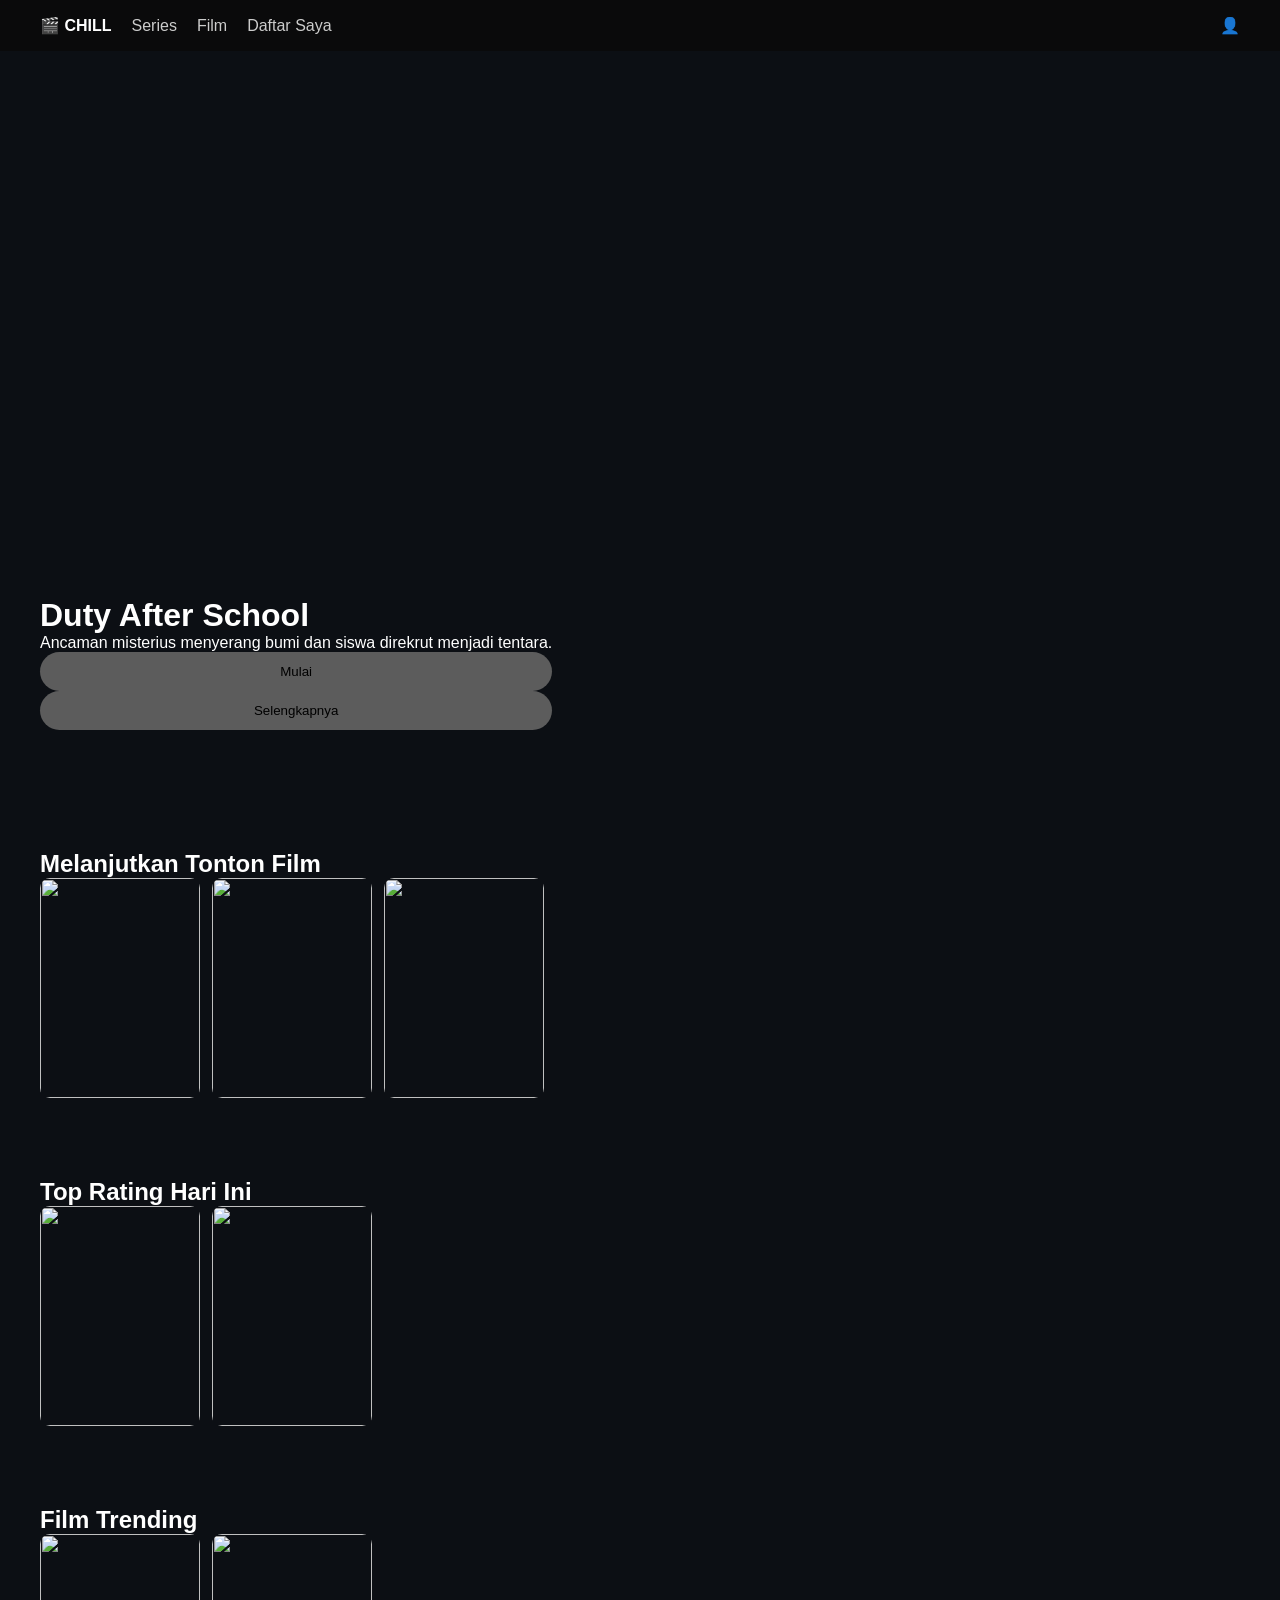
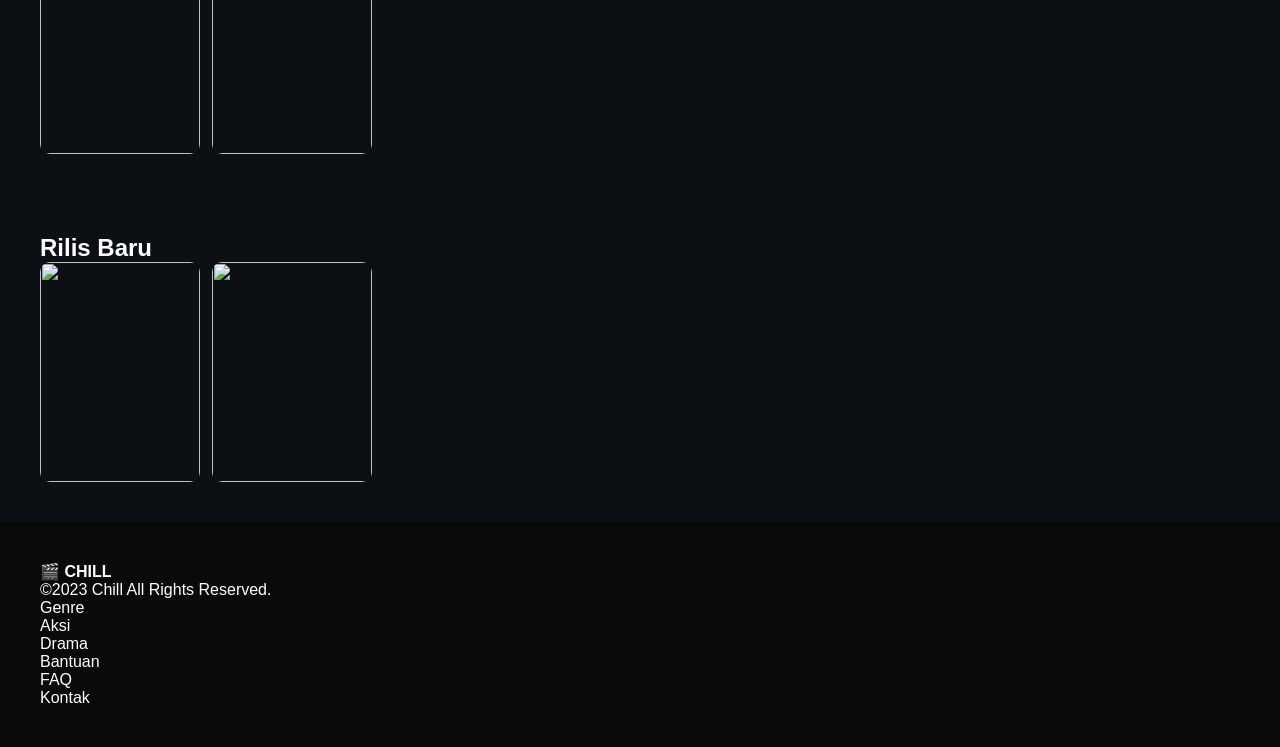
==== chill-movie/index.html @ 4b142b6c "first commit" ====
<!DOCTYPE html>
<html lang="id">
<head>
  <meta charset="UTF-8">
  <title>Chill</title>
  <link rel="stylesheet" href="css/style.css">
</head>
<body>

<!-- NAVBAR -->
<div class="navbar">
  <div class="nav-left">
    <strong>🎬 CHILL</strong>
    <a href="#">Series</a>
    <a href="#">Film</a>
    <a href="#">Daftar Saya</a>
  </div>
  <div class="nav-right">
    👤
  </div>
</div>

<!-- HERO -->
<div class="hero">
  <div class="hero-content">
    <h1>Duty After School</h1>
    <p>Ancaman misterius menyerang bumi dan siswa direkrut menjadi tentara.</p>

    <div class="hero-buttons">
      <button class="btn btn-primary">Mulai</button>
      <button class="btn btn-secondary">Selengkapnya</button>
    </div>
  </div>
</div>

<!-- SECTION -->
<div class="section">
  <h2>Melanjutkan Tonton Film</h2>
  <div class="card-row">
    <div class="card"><img src="assets/film1.jpg"></div>
    <div class="card"><img src="assets/film2.jpg"></div>
    <div class="card"><img src="assets/film3.jpg"></div>
  </div>
</div>

<div class="section">
  <h2>Top Rating Hari Ini</h2>
  <div class="card-row">
    <div class="card"><img src="assets/top1.jpg"></div>
    <div class="card"><img src="assets/top2.jpg"></div>
  </div>
</div>

<div class="section">
  <h2>Film Trending</h2>
  <div class="card-row">
    <div class="card"><img src="assets/trend1.jpg"></div>
    <div class="card"><img src="assets/trend2.jpg"></div>
  </div>
</div>

<div class="section">
  <h2>Rilis Baru</h2>
  <div class="card-row">
    <div class="card"><img src="assets/new1.jpg"></div>
    <div class="card"><img src="assets/new2.jpg"></div>
  </div>
</div>

<!-- FOOTER -->
<div class="footer">
  <div>
    <strong>🎬 CHILL</strong>
    <p>©2023 Chill All Rights Reserved.</p>
  </div>

  <div>
    <p>Genre</p>
    <p>Aksi</p>
    <p>Drama</p>
  </div>

  <div>
    <p>Bantuan</p>
    <p>FAQ</p>
    <p>Kontak</p>
  </div>
</div>

</body>
</html>
---- chill-movie/css/style.css ----
* {
  margin: 0;
  padding: 0;
  box-sizing: border-box;
  font-family: Inter, sans-serif;
}

body {
  background: #0c0f14;
  color: white;
}

/* AUTH */
.auth-page {
  height: 100vh;
  display: flex;
  justify-content: center;
  align-items: center;
}

.login-bg {
  background: url("../assets/bg-login.jpg") center/cover no-repeat;
}

.register-bg {
  background: url("../assets/bg-register.jpg") center/cover no-repeat;
}

.auth-overlay {
  position: absolute;
  width: 100%;
  height: 100%;
  background: rgba(0,0,0,0.65);
}

.auth-card {
  position: relative;
  width: 420px;
  padding: 40px;
  border-radius: 20px;
  background: rgba(20,20,20,0.75);
  backdrop-filter: blur(16px);
  z-index: 2;
}

.logo {
  text-align: center;
  margin-bottom: 20px;
}

.logo img {
  width: 120px;
}

.auth-title {
  text-align: center;
  font-size: 28px;
}

.auth-sub {
  text-align: center;
  color: #aaa;
  margin-bottom: 20px;
}

.form-group {
  margin-bottom: 15px;
  position: relative;
}

.form-group input {
  width: 100%;
  padding: 12px;
  border-radius: 999px;
  border: 1px solid #444;
  background: transparent;
  color: white;
}

.toggle-password {
  position: absolute;
  right: 15px;
  top: 12px;
  cursor: pointer;
}

.form-row {
  display: flex;
  justify-content: space-between;
  font-size: 13px;
  margin-bottom: 10px;
}

.btn {
  width: 100%;
  padding: 12px;
  border-radius: 999px;
  border: none;
  background: #5c5c5c;
  cursor: pointer;
}

.divider {
  text-align: center;
  margin: 15px 0;
}

.btn-google {
  display: flex;
  justify-content: center;
  gap: 10px;
  border: 1px solid #444;
  padding: 10px;
  border-radius: 999px;
  cursor: pointer;
}

/* NAVBAR */
.navbar {
  position: fixed;
  width: 100%;
  padding: 16px 40px;
  display: flex;
  justify-content: space-between;
  background: rgba(10,10,10,0.9);
}

.nav-left {
  display: flex;
  gap: 20px;
  align-items: center;
}

.nav-left img {
  height: 24px;
}

.nav-left a {
  color: #ccc;
  text-decoration: none;
}

.hero {
  height: 90vh;
  background: url("../assets/hero.jpg") center/cover no-repeat;
  display: flex;
  align-items: flex-end;
  padding: 80px 40px;
}

.section {
  padding: 40px;
}

.card-row {
  display: flex;
  gap: 12px;
  overflow-x: auto;
}

.card {
  min-width: 160px;
  height: 220px;
  border-radius: 10px;
  overflow: hidden;
}

.card img {
  width: 100%;
  height: 100%;
  object-fit: cover;
}

.footer {
  padding: 40px;
  background: #0a0a0a;
}
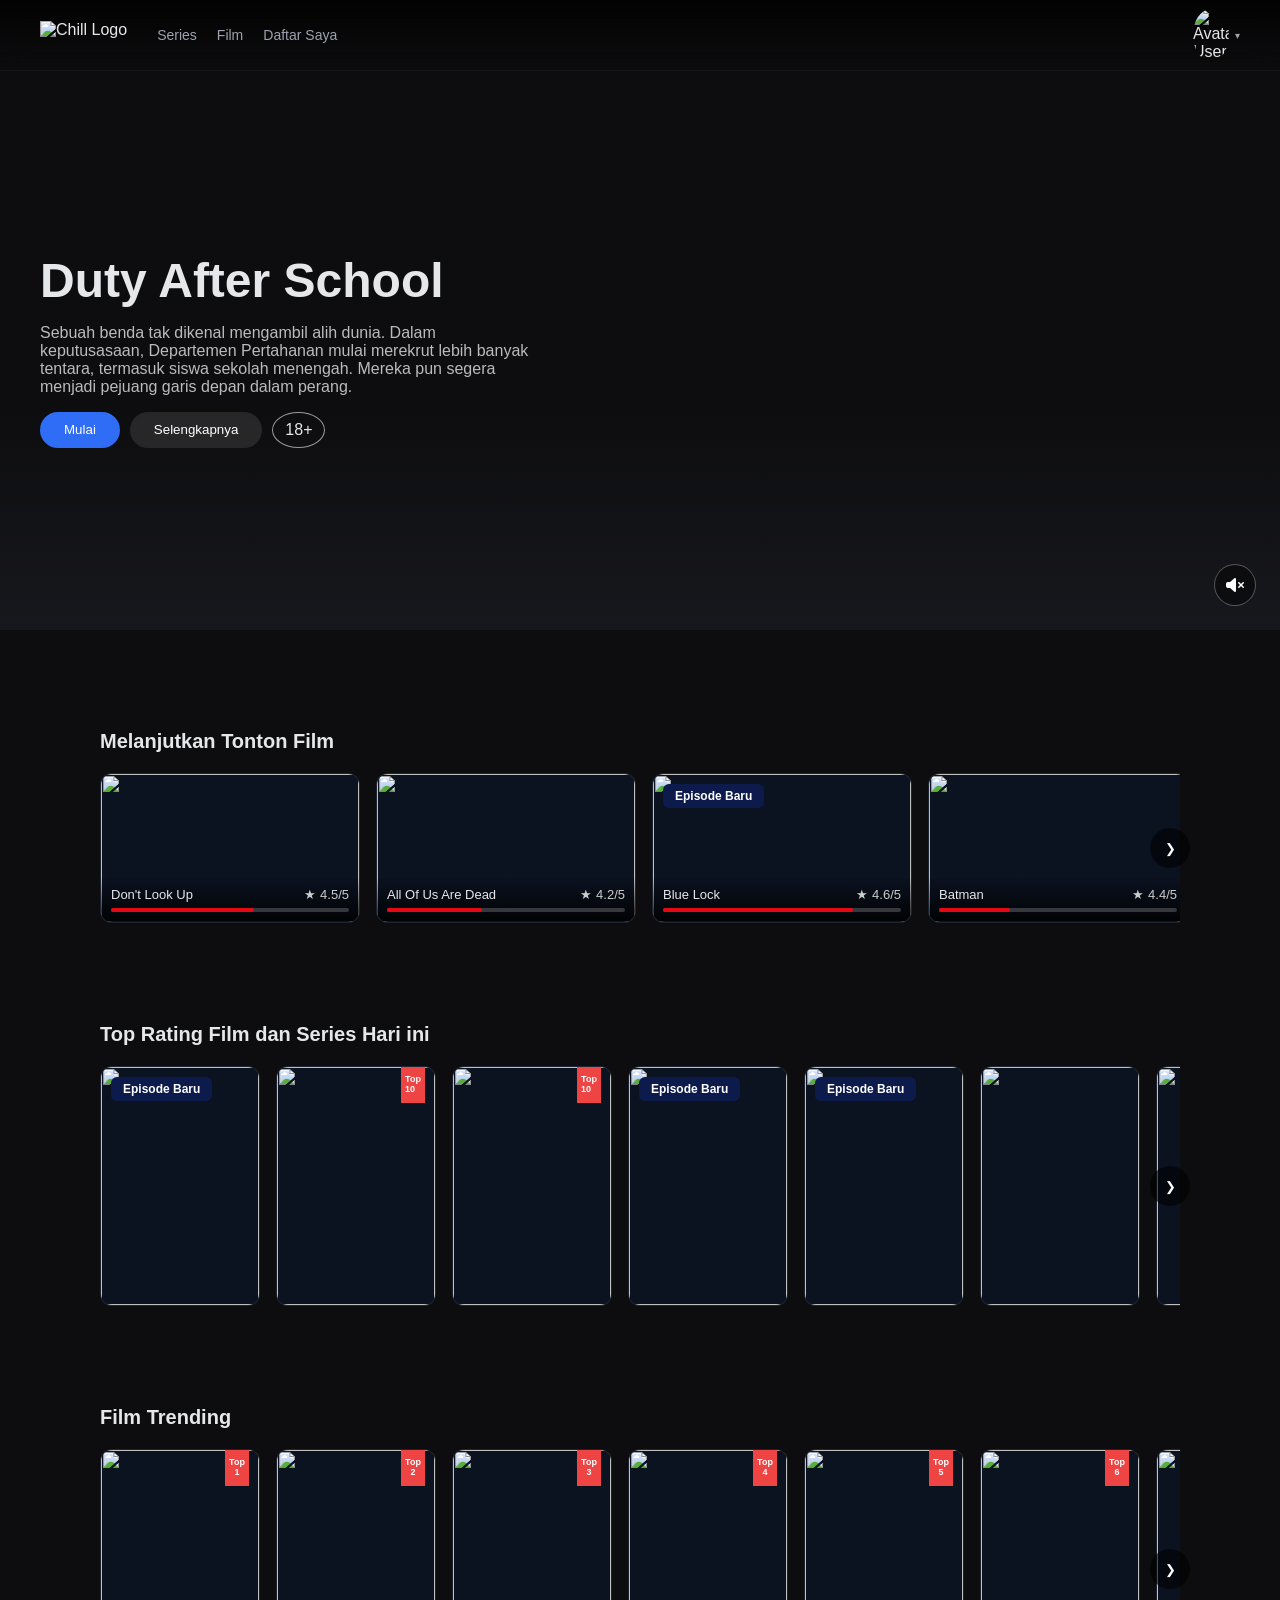
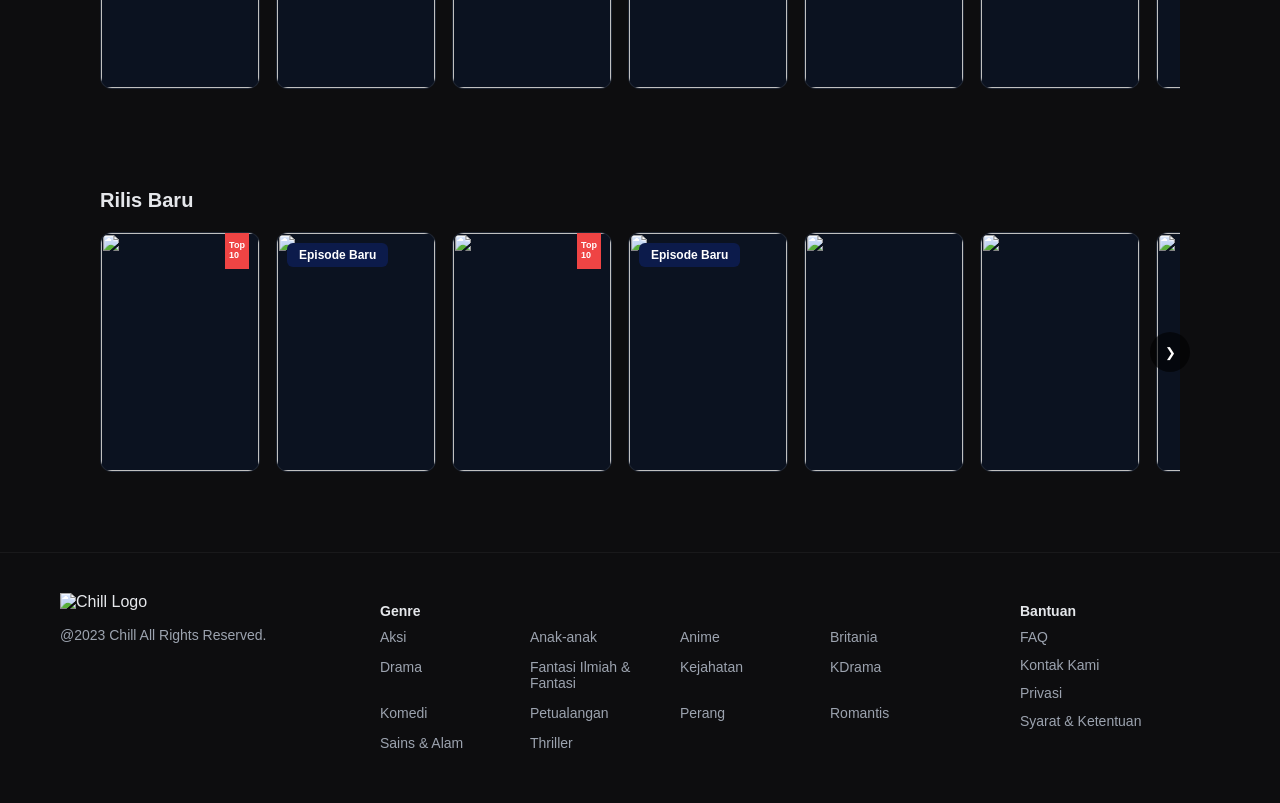
==== commit 0234c67f: "file terbaru" ====
--- a/chill-movie/index.html
+++ b/chill-movie/index.html
@@ -1,91 +1,165 @@
 <!DOCTYPE html>
 <html lang="id">
 <head>
-  <meta charset="UTF-8">
+  <meta charset="UTF-8" />
+  <meta name="viewport" content="width=device-width, initial-scale=1.0" />
   <title>Chill</title>
-  <link rel="stylesheet" href="css/style.css">
+  <link rel="stylesheet" href="css/home.css" />
+  <link href="https://fonts.googleapis.com/css2?family=Inter:wght@400;600&display=swap" rel="stylesheet">
+  <link href="https://cdnjs.cloudflare.com/ajax/libs/font-awesome/6.5.0/css/all.min.css" rel="stylesheet">
 </head>
 <body>
 
-<!-- NAVBAR -->
-<div class="navbar">
-  <div class="nav-left">
-    <strong>🎬 CHILL</strong>
-    <a href="#">Series</a>
-    <a href="#">Film</a>
-    <a href="#">Daftar Saya</a>
-  </div>
-  <div class="nav-right">
-    👤
-  </div>
-</div>
+  <header class="navbar">
+    <div class="container nav-inner">
 
-<!-- HERO -->
-<div class="hero">
-  <div class="hero-content">
-    <h1>Duty After School</h1>
-    <p>Ancaman misterius menyerang bumi dan siswa direkrut menjadi tentara.</p>
+      <div class="nav-left">
+        <img src="assets/logo.png" class="logo" alt="Chill Logo" />
+        <nav class="nav-menu">
+          <a href="#">Series</a>
+          <a href="#">Film</a>
+          <a href="#">Daftar Saya</a>
+        </nav>
+      </div>
 
-    <div class="hero-buttons">
-      <button class="btn btn-primary">Mulai</button>
-      <button class="btn btn-secondary">Selengkapnya</button>
+      <div class="nav-right">
+        <div class="profile">
+          <img src="assets/avatar.png" class="avatar" alt="Avatar User" />
+          <span class="arrow-down">&#9662;</span>
+
+          <div class="dropdown">
+            <a href="#">
+              <i class="fa-solid fa-user"></i>
+              Profil Saya
+            </a>
+            <a href="#">
+              <i class="fa-solid fa-star"></i>
+              Ubah Premium
+            </a>
+            <a href="#" id="logoutBtn">
+              <i class="fa-solid fa-right-from-bracket"></i>
+              Keluar
+            </a>
+          </div>
+        </div>
+      </div>
+
     </div>
-  </div>
-</div>
+  </header>
 
-<!-- SECTION -->
-<div class="section">
-  <h2>Melanjutkan Tonton Film</h2>
-  <div class="card-row">
-    <div class="card"><img src="assets/film1.jpg"></div>
-    <div class="card"><img src="assets/film2.jpg"></div>
-    <div class="card"><img src="assets/film3.jpg"></div>
-  </div>
-</div>
+  <section class="hero">
+    <div class="hero-overlay"></div>
+    <div class="container">
+      <div class="hero-content">
+        <h1>Duty After School</h1>
+        <p>
+          Sebuah benda tak dikenal mengambil alih dunia. Dalam keputusasaan, 
+          Departemen Pertahanan mulai merekrut lebih banyak tentara, termasuk siswa 
+          sekolah menengah. Mereka pun segera menjadi pejuang garis depan dalam perang.
+        </p>
+        <div class="hero-actions">
+          <button class="btn-primary">Mulai</button>
+          <button class="btn-secondary">Selengkapnya</button>
+          <span class="age">18+</span>
+        </div>
+      </div>
+      <button class="hero-audio">
+        <i class="fa-solid fa-volume-xmark" id="muteBtn"></i>
+      </button>
+    </div>
+  </section>
 
-<div class="section">
-  <h2>Top Rating Hari Ini</h2>
-  <div class="card-row">
-    <div class="card"><img src="assets/top1.jpg"></div>
-    <div class="card"><img src="assets/top2.jpg"></div>
-  </div>
-</div>
+  <section class="section">
+    <div class="container">
+      <h2>Melanjutkan Tonton Film</h2>
+      <div class="row-wrapper">
+        <button class="arrow left">&#10094;</button>
+        <div class="row" id="continueWatching"></div>
+        <button class="arrow right">&#10095;</button>
+      </div>
+    </div>
+  </section>
 
-<div class="section">
-  <h2>Film Trending</h2>
-  <div class="card-row">
-    <div class="card"><img src="assets/trend1.jpg"></div>
-    <div class="card"><img src="assets/trend2.jpg"></div>
-  </div>
-</div>
+  <section class="section">
+    <div class="container">
+      <h2>Top Rating Film dan Series Hari ini</h2>
+      <div class="row-wrapper">
+        <button class="arrow left">&#10094;</button>
+        <div class="row" id="topRating"></div>
+        <button class="arrow right">&#10095;</button>
+      </div>
+    </div>
+  </section>
 
-<div class="section">
-  <h2>Rilis Baru</h2>
-  <div class="card-row">
-    <div class="card"><img src="assets/new1.jpg"></div>
-    <div class="card"><img src="assets/new2.jpg"></div>
-  </div>
-</div>
+  <section class="section">
+    <div class="container">
+      <h2>Film Trending</h2>
+      <div class="row-wrapper">
+        <button class="arrow left">&#10094;</button>
+        <div class="row" id="trending"></div>
+        <button class="arrow right">&#10095;</button>
+      </div>
+    </div>
+  </section>
 
-<!-- FOOTER -->
-<div class="footer">
-  <div>
-    <strong>🎬 CHILL</strong>
-    <p>©2023 Chill All Rights Reserved.</p>
-  </div>
+  <section class="section">
+    <div class="container">
+      <h2>Rilis Baru</h2>
+      <div class="row-wrapper">
+        <button class="arrow left">&#10094;</button>
+        <div class="row" id="rilisBaru"></div>
+        <button class="arrow right">&#10095;</button>
+      </div>
+    </div>
+  </section>
 
-  <div>
-    <p>Genre</p>
-    <p>Aksi</p>
-    <p>Drama</p>
-  </div>
+  <footer class="footer">
+    <div class="footer-container">
 
-  <div>
-    <p>Bantuan</p>
-    <p>FAQ</p>
-    <p>Kontak</p>
-  </div>
-</div>
+      <div class="footer-left">
+        <img src="assets/logo.png" class="footer-logo" alt="Chill Logo" />
+        <p>@2023 Chill All Rights Reserved.</p>
+      </div>
 
+      <div class="footer-col footer-accordion">
+        <button class="footer-title">
+          Genre
+          <span class="footer-arrow">›</span>
+        </button>
+        <ul class="footer-content">
+          <li>Aksi</li>
+          <li>Anak-anak</li>
+          <li>Anime</li>
+          <li>Britania</li>
+          <li>Drama</li>
+          <li>Fantasi Ilmiah & Fantasi</li>
+          <li>Kejahatan</li>
+          <li>KDrama</li>
+          <li>Komedi</li>
+          <li>Petualangan</li>
+          <li>Perang</li>
+          <li>Romantis</li>
+          <li>Sains & Alam</li>
+          <li>Thriller</li>
+        </ul>
+      </div>
+
+      <div class="footer-col footer-accordion">
+        <button class="footer-title">
+          Bantuan
+          <span class="footer-arrow">›</span>
+        </button>
+        <ul class="footer-content">
+          <li>FAQ</li>
+          <li>Kontak Kami</li>
+          <li>Privasi</li>
+          <li>Syarat & Ketentuan</li>
+        </ul>
+      </div>
+
+    </div>
+  </footer>
+
+  <script src="js/home.js"></script>
 </body>
 </html>
--- a/chill-movie/css/home.css
+++ b/chill-movie/css/home.css
@@ -0,0 +1,804 @@
+/* =========================================
+   1. ROOT & VARIABLES
+   ========================================= */
+:root {
+  /* === BACKGROUND === */
+  --bg-main: #020617;
+  --bg-surface: #0b1220;
+  --bg-elevated: #111827;
+
+  /* === TEXT === */
+  --text-primary: #e5e7eb;
+  --text-secondary: #9ca3af;
+
+  /* === ACCENT === */
+  --primary: #2563eb;
+  --primary-hover: #1d4ed8;
+
+  /* === BADGE === */
+  --red: #ef4444;
+  --blue: #2563eb;
+
+  /* === BORDER / SHADOW === */
+  --border: rgba(255, 255, 255, 0.08);
+}
+
+/* =========================================
+   2. RESET & BASE
+   ========================================= */
+* {
+  margin: 0;
+  padding: 0;
+  box-sizing: border-box;
+  font-family: sans-serif;
+}
+
+body {
+  background: linear-gradient(to bottom, #0d0d0f 0%, #0d0d0f 70%);
+  color: var(--text-primary);
+}
+
+h1, h2, h3 {
+  color: #e5e7eb;
+}
+
+p {
+  color: #9ca3af;
+}
+
+/* =========================================
+   3. LAYOUT & CONTAINERS
+   ========================================= */
+.container {
+  width: 100%;
+  max-width: 1280px;
+  margin: 0 auto;
+  padding: 0 40px;
+}
+
+.section {
+  margin-top: 40px;
+  padding: 60px 60px 0;
+  background: transparent;
+}
+
+.section h2 {
+  font-size: 20px;
+  font-weight: 600;
+  margin-bottom: 20px;
+}
+
+/* =========================================
+   4. NAVBAR
+   ========================================= */
+.navbar {
+  background: rgba(18, 19, 22, 0.8);
+  backdrop-filter: blur(12px);
+  -webkit-backdrop-filter: blur(12px);
+  position: fixed;
+  top: 0;
+  width: 100%;
+  z-index: 1000;
+  border-bottom: 1px solid var(--border);
+}
+
+.nav-inner {
+  display: flex;
+  justify-content: space-between;
+  align-items: center;
+  height: 70px;
+}
+
+.logo {
+  height: 28px;
+}
+
+.nav-left {
+  display: flex;
+  align-items: center;
+  gap: 30px;
+}
+
+.nav-menu {
+  display: flex;
+  gap: 20px;
+}
+
+nav a, .nav-menu a {
+  color: #9ca3af;
+  text-decoration: none;
+  font-size: 14px;
+  cursor: pointer;
+}
+
+nav a:hover, .nav-menu a:hover {
+  color: #fff;
+}
+
+.nav-right {
+  display: flex;
+  align-items: center;
+}
+
+/* User & Profile Menu */
+.user-menu, .profile {
+  position: relative;
+  cursor: pointer;
+}
+
+.profile {
+  display: flex;
+  align-items: center;
+  gap: 6px;
+  z-index: 1001;
+}
+
+.avatar {
+  width: 36px;
+  border-radius: 50%;
+}
+
+.arrow-down {
+  font-size: 10px;
+  color: #9ca3af;
+  transition: 0.2s;
+}
+
+.profile.active .arrow-down {
+  transform: rotate(180deg);
+}
+
+/* Dropdown Menu */
+.dropdown {
+  position: absolute;
+  top: 48px;
+  right: 0;
+  width: 200px;
+  padding: 8px;
+  background: #18181b;
+  border-radius: 8px;
+  box-shadow: 0 10px 25px rgba(0, 0, 0, 0.5);
+  border: 1px solid rgba(255, 255, 255, 0.05);
+  display: none;
+  flex-direction: column;
+  gap: 4px;
+  z-index: 999;
+}
+
+.profile.active .dropdown {
+  display: flex;
+}
+
+.dropdown a {
+  display: flex;
+  align-items: center;
+  gap: 10px;
+  padding: 10px 12px;
+  border-radius: 6px;
+  font-size: 14px;
+  color: #e5e7eb;
+  text-decoration: none;
+  transition: all 0.2s ease;
+}
+
+.dropdown a:hover {
+  background: rgba(255, 255, 255, 0.05);
+}
+
+.dropdown a i {
+  width: 18px;
+  text-align: center;
+  font-size: 14px;
+  color: #9ca3af;
+}
+
+.dropdown a:last-child, .dropdown a:last-child i {
+  color: #ef4444;
+}
+
+/* =========================================
+   5. HERO SECTION
+   ========================================= */
+.hero {
+  height: 560px;
+  background: url("../assets/hero.png") center/cover no-repeat;
+  display: flex;
+  align-items: center;
+  padding: 0;
+  position: relative;
+  z-index: 1;
+  margin-top: 70px;
+}
+
+.hero .container {
+  height: 100%;
+  display: flex;
+  align-items: center;
+}
+
+.hero-overlay {
+  background: linear-gradient(to right, rgba(19, 20, 26, 0.95), rgba(19, 20, 26, 0.95), transparent);
+  z-index: 1;
+  pointer-events: none;
+}
+
+.hero::after {
+  content: "";
+  position: absolute;
+  inset: 0;
+  background: linear-gradient(to top, #17181d, transparent 40%);
+}
+
+.hero-content {
+  position: relative;
+  z-index: 2;
+  max-width: 500px;
+}
+
+.hero h1 {
+  font-size: 48px;
+}
+
+.hero p {
+  margin: 16px 0;
+  color: #bbb;
+}
+
+.hero-actions {
+  display: flex;
+  gap: 10px;
+}
+
+.btn-primary {
+  background: #2f6df6;
+  border: none;
+  padding: 10px 24px;
+  border-radius: 20px;
+  color: white;
+}
+
+.btn-secondary {
+  background: rgba(255, 255, 255, 0.1);
+  border: none;
+  padding: 10px 24px;
+  border-radius: 20px;
+  color: white;
+}
+
+.age {
+  border: 1px solid #999;
+  padding: 8px 12px;
+  border-radius: 50%;
+}
+
+/* Hero Audio Button */
+.hero-audio {
+  position: absolute;
+  right: 24px;
+  bottom: 24px;
+  width: 42px;
+  height: 42px;
+  display: flex;
+  align-items: center;
+  justify-content: center;
+  border-radius: 50%;
+  border: 1px solid rgba(255, 255, 255, 0.3);
+  background: rgba(0, 0, 0, 0.4);
+  backdrop-filter: blur(6px);
+  cursor: pointer;
+  transition: 0.3s;
+  z-index: 3;
+}
+
+.hero-audio:hover {
+  background: rgba(255, 255, 255, 0.15);
+}
+
+.hero-audio:active {
+  transform: scale(0.9);
+}
+
+.hero-audio i {
+  color: white;
+  font-size: 16px;
+}
+
+/* =========================================
+   6. ROW & ARROW SLIDER
+   ========================================= */
+.row-wrapper {
+  position: relative;
+}
+
+.row {
+  display: flex;
+  gap: 16px;
+  overflow-x: auto;
+  overflow-y: hidden;
+  scroll-behavior: smooth;
+  -ms-overflow-style: none; /* IE and Edge */
+  scrollbar-width: none;    /* Firefox */
+}
+
+.row::-webkit-scrollbar {
+  display: none; /* Chrome, Safari and Opera */
+}
+
+.arrow {
+  position: absolute;
+  top: 50%;
+  transform: translateY(-50%);
+  width: 40px;
+  height: 40px;
+  border: none;
+  border-radius: 50%;
+  background: rgba(0, 0, 0, 0.6);
+  color: white;
+  cursor: pointer;
+  z-index: 10;
+  opacity: 0;
+  pointer-events: none;
+  transition: 0.2s ease;
+}
+
+.row-wrapper:hover .arrow {
+  opacity: 1;
+  pointer-events: auto;
+}
+
+.arrow.left { left: -10px; }
+.arrow.right { right: -10px; }
+
+.arrow:hover {
+  background: rgba(0, 0, 0, 0.9);
+  transform: translateY(-50%) scale(1.1);
+}
+
+/* =========================================
+   7. CARDS
+   ========================================= */
+.card {
+  min-width: 160px;
+  height: 240px;
+  background: var(--bg-surface);
+  border-radius: 12px;
+  overflow: hidden;
+  position: relative;
+  border: 1px solid var(--border);
+  transition: all 0.3s ease;
+}
+
+.card img {
+  width: 100%;
+  height: 100%;
+  object-fit: cover;
+  display: block;
+}
+
+.card:hover {
+  transform: scale(1.1);
+  box-shadow: 0 10px 30px rgba(0, 0, 0, 0.6);
+  z-index: 3;
+}
+
+/* Portrait Specific */
+.card.portrait {
+  cursor: pointer;
+}
+
+.card.portrait:hover {
+  transform: scale(1.08);
+}
+
+/* Landscape Specific */
+.card.landscape, .row.horizontal .card {
+  min-width: 260px;
+  height: 150px;
+  flex-shrink: 0;
+}
+
+/* Overlays */
+/* GANTI DENGAN INI */
+.card-overlay {
+  position: absolute;
+  bottom: 0;
+  width: 100%;
+  padding: 10px;
+  background: linear-gradient(to top, rgba(2, 6, 23, 0.95), transparent);
+  display: flex;
+  justify-content: space-between;
+}
+
+.overlay {
+  position: absolute;
+  bottom: 0;
+  width: 100%;
+  padding: 10px;
+  background: linear-gradient(to top, rgba(0, 0, 0, 0.9), transparent);
+  /* Tidak memakai display: flex agar progress bar tetap di bawah teks */
+}
+
+.card-hover {
+  position: absolute;
+  inset: 0;
+  background: linear-gradient(to top, rgba(2, 6, 23, 0.95), transparent);
+  padding: 10px;
+  display: flex;
+  flex-direction: column;
+  justify-content: flex-end;
+  opacity: 0;
+  transition: 0.3s;
+}
+
+.card:hover .card-hover {
+  opacity: 1;
+}
+
+/* Card Info & Progress */
+.info {
+  display: flex;
+  justify-content: space-between;
+  font-size: 13px;
+}
+
+.title {
+  font-weight: 500;
+}
+
+.rating {
+  color: #ccc;
+}
+
+.progress-bar {
+  height: 4px;
+  background: rgba(255, 255, 255, 0.2);
+  margin-top: 6px;
+  border-radius: 2px;
+}
+
+.progress {
+  height: 100%;
+  background: #e50914; /* Netflix Red */
+  border-radius: 2px;
+}
+
+/* =========================================
+   8. BADGES
+   ========================================= */
+.badge {
+  position: absolute;
+  top: 10px;
+  font-size: 12px;
+  font-weight: 600;
+  padding: 6px 12px;
+  border-radius: 6px;
+  color: #fff;
+  z-index: 10;
+  line-height: 1;
+  white-space: nowrap;
+}
+
+.badge.blue {
+  left: 10px;
+  background: #0c1b4b;
+}
+
+.badge.red {
+  position: absolute;
+  top: 0;
+  right: 10px;
+  width: 24px;
+  height: 15%;
+  background: var(--red);
+  color: #fff;
+  display: flex;
+  flex-direction: column;
+  justify-content: flex-start;
+  align-items: center;
+  padding-top: 8px;
+  font-size: 9px;
+  font-weight: 700;
+  line-height: 1.1;
+  border-radius: 0;
+}
+
+/* =========================================
+   9. FOOTER
+   ========================================= */
+.footer {
+  margin-top: 80px;
+  display: flex;
+  justify-content: space-between;
+  background: transparent;
+  padding: 40px 60px;
+  border-top: 1px solid rgba(255, 255, 255, 0.05);
+}
+
+.footer a {
+  color: var(--text-secondary);
+}
+
+.footer a:hover {
+  color: var(--text-primary);
+}
+
+.footer-container {
+  display: grid;
+  grid-template-columns: 260px 1fr 200px;
+  gap: 60px;
+  align-items: flex-start;
+}
+
+.footer-container > .footer-col:nth-child(2) ul {
+  display: grid;
+  grid-template-columns: repeat(4, 1fr);
+  column-gap: 20px;
+  row-gap: 2px; /* Jarak antar baris link */
+}
+
+.footer-links {
+  display: flex;
+  gap: 60px;
+}
+
+.footer-left {
+  display: flex;
+  flex-direction: column;
+  gap: 16px;
+}
+
+.footer-logo {
+  width: 140px;
+}
+
+.footer-left p {
+  color: #9ca3af;
+  font-size: 14px;
+}
+
+.footer-col {
+  display: flex;
+  flex-direction: column;
+}
+
+.footer-col h4 {
+  color: white;
+  margin-bottom: 18px;
+  font-size: 15px;
+}
+
+.footer-col ul {
+  list-style: none;
+  padding: 0;
+}
+
+.footer-col ul li {
+  color: #9ca3af;
+  margin-bottom: 12px;
+  font-size: 14px;
+  cursor: pointer;
+  transition: 0.2s;
+}
+
+.footer-col ul li:hover {
+  color: white;
+}
+
+/* Footer Accordion */
+.footer-title {
+  width: 100%;
+  display: flex;
+  justify-content: space-between;
+  align-items: center;
+  background: none;
+  border: none;
+  color: #e5e7eb;
+  font-size: 14px;
+  font-weight: 600;
+  cursor: pointer;
+  padding: 10px 0;
+}
+
+.footer-title .arrow,
+.footer-title .footer-arrow,
+.footer-title i {
+  display: none !important; /* Paksa sembunyi di desktop */
+  transition: 0.3s;
+}
+
+.footer-accordion.active .arrow, 
+.footer-accordion.active .footer-arrow {
+  transform: rotate(90deg);
+}
+
+.footer-content {
+  max-height: none;
+  overflow: visible;
+}
+
+.footer-content ul {
+  margin-top: 8px;
+  padding: 0;
+}
+
+.footer-content li {
+  margin-bottom: 10px;
+}
+
+.footer-arrow {
+  font-size: 14px;
+  transition: 0.3s;
+}
+
+/* =========================================
+   10. MEDIA QUERIES (Mobile & Tablet)
+   ========================================= */
+
+/* Desktop Settings for Footer Title */
+@media (min-width: 769px) {
+  .footer-title {
+    pointer-events: none;
+    cursor: default;
+  }
+}
+
+/* Mobile Screens (max-width: 768px) */
+@media (max-width: 768px) {
+  /* Layout & Containers */
+  .container {
+    padding: 0 16px;
+  }
+  
+  .section {
+    padding: 24px 16px;
+  }
+
+  .section h2 {
+    font-size: 16px;
+  }
+
+  /* Navbar */
+  .nav-inner {
+    height: 60px;
+  }
+
+  .nav-left {
+    gap: 14px;
+  }
+
+  .nav-menu {
+    gap: 10px;
+    font-size: 13px;
+  }
+
+  .nav-menu a {
+    font-size: 13px;
+    color: #cbd5e1;
+  }
+
+  .nav-menu a:nth-child(3) {
+    display: inline; /*item menu ketiga di mobile */
+  }
+
+  .logo {
+    width: 65px;
+  }
+
+  .avatar {
+    width: 28px;
+    height: 28px;
+  }
+
+  .nav-right {
+    margin-left: auto;
+  }
+
+  /* Hero Section */
+  .hero {
+    height: 480px;
+    padding: 0 16px;
+  }
+
+  .hero h1 {
+    font-size: 22px;
+  }
+
+  .hero p {
+    font-size: 13px;
+    line-height: 1.5;
+  }
+
+  .hero-actions {
+    gap: 8px;
+  }
+
+  .btn-primary, .btn-secondary {
+    padding: 8px 16px;
+    font-size: 13px;
+  }
+
+  .hero-audio {
+    width: 36px;
+    height: 36px;
+    right: 16px;
+    bottom: 16px;
+  }
+
+  /* Cards & Slider */
+  .row {
+    gap: 12px;
+  }
+
+  .card {
+    min-width: 140px;
+    height: 210px;
+  }
+
+  .card.landscape {
+    min-width: 220px;
+    height: 130px;
+  }
+
+  .arrow {
+    display: none;
+  }
+
+  /* Footer */
+  .footer-container {
+    display: flex;
+    flex-direction: column;
+    gap: 24px;
+  }
+
+  .footer-container > .footer-col:nth-child(2) ul {
+    display: block; 
+  }
+
+  .footer-left {
+    gap: 12px;
+  }
+
+  .footer-logo {
+    width: 120px;
+  }
+
+  .footer-left p {
+    font-size: 13px;
+  }
+
+  .footer-col {
+    width: 100%;
+    border-top: 1px solid rgba(255, 255, 255, 0.05);
+    padding-top: 14px;
+  }
+
+  .footer-col h4 {
+    font-size: 14px;
+    margin-bottom: 10px;
+  }
+
+  .footer-col ul {
+    margin-top: 8px;
+  }
+
+  .footer-col ul li {
+    font-size: 13px;
+    margin-bottom: 8px;
+  }
+
+  .footer-title .arrow,
+  .footer-title .footer-arrow,
+  .footer-title i {
+  display: inline !important; /* Paksa muncul di mobile */
+  }
+
+  .footer-content {
+    max-height: 0;
+    overflow: hidden;
+    transition: 0.3s ease;
+  }
+
+  .footer-accordion.active .footer-content {
+    max-height: 500px; /* Diubah jadi 500px untuk mengakomodasi list yang panjang */
+  }
+}
